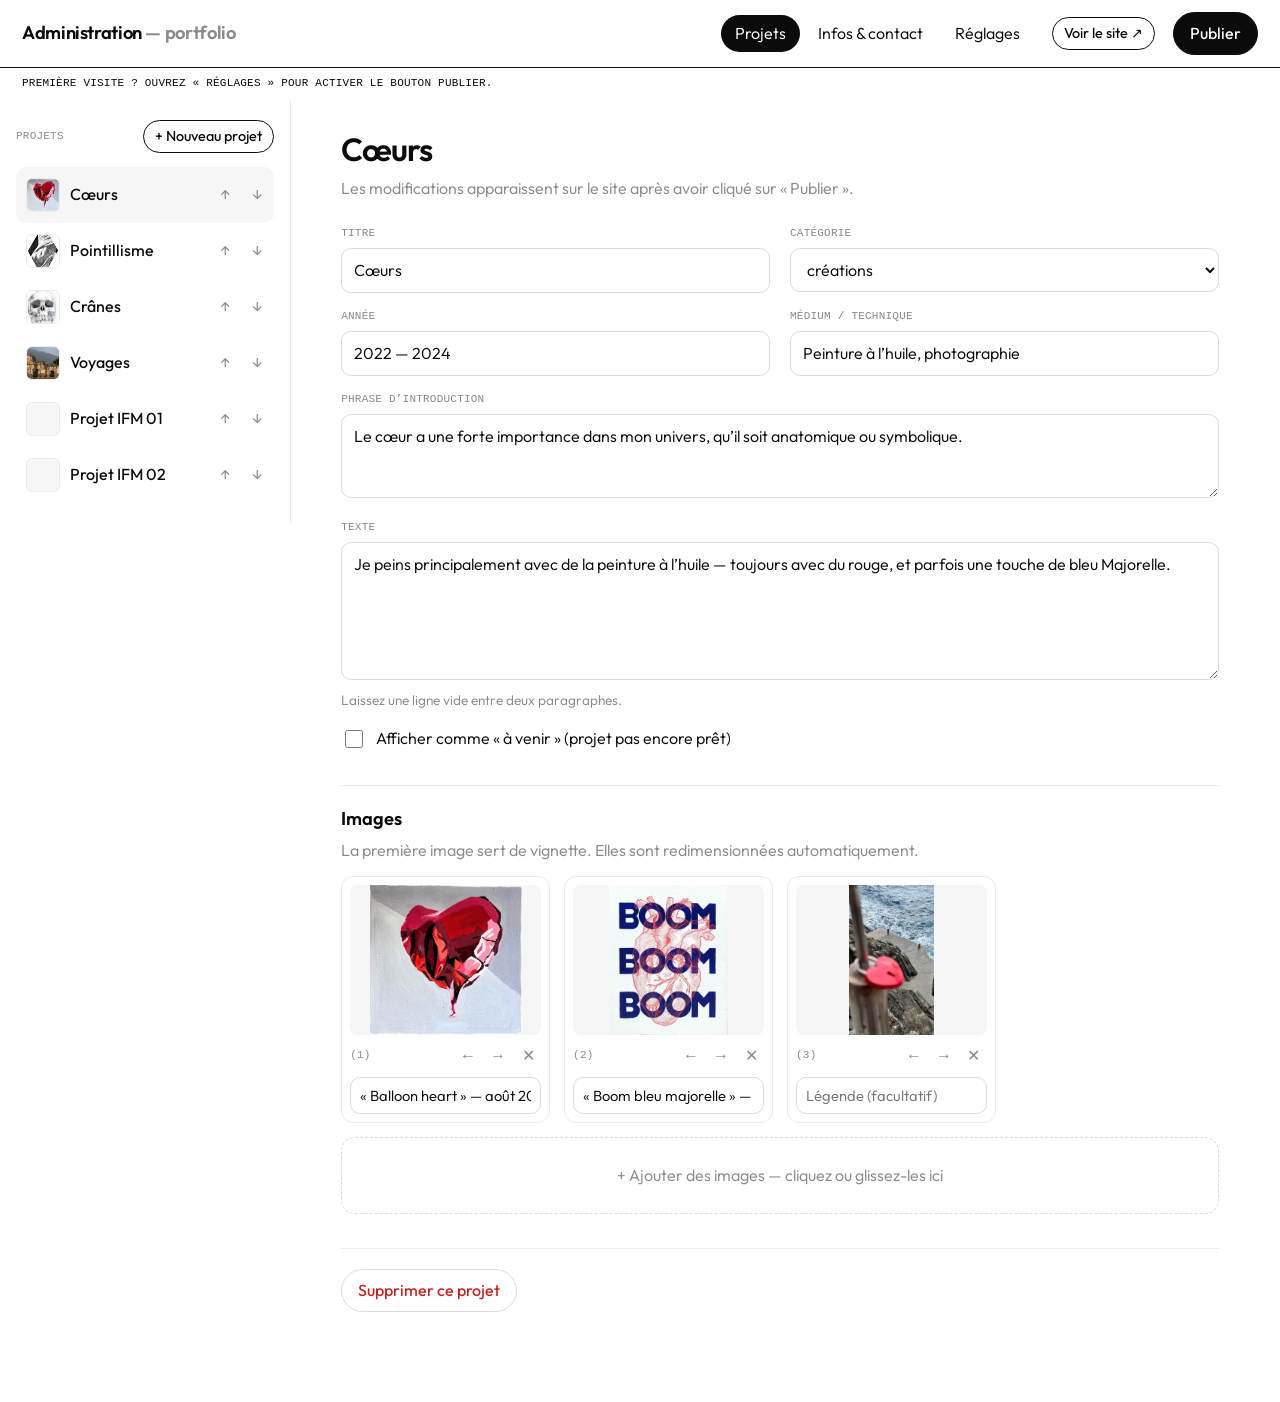
==== admin.html @ 69d763f5 "Rework portfolio: curved strip, themed groups, contact form, admin page - Rounder typography (Outfit" ====
<!doctype html>
<html lang="fr">
<head>
  <meta charset="utf-8">
  <meta name="viewport" content="width=device-width, initial-scale=1">
  <meta name="robots" content="noindex, nofollow">
  <title>Administration — Portfolio</title>
  <link rel="icon" href="data:image/svg+xml,%3Csvg xmlns='http://www.w3.org/2000/svg' viewBox='0 0 32 32'%3E%3Crect width='32' height='32' fill='%23fff'/%3E%3Ccircle cx='16' cy='16' r='7' fill='%23c8201f'/%3E%3C/svg%3E">
  <style>
    @font-face { font-family: "Outfit"; src: url("assets/fonts/outfit-latin-wght-normal.woff2") format("woff2"); font-weight: 100 900; font-display: swap; }
    @font-face { font-family: "DM Mono"; src: url("assets/fonts/dm-mono-latin-400-normal.woff2") format("woff2"); font-weight: 400; font-display: swap; }
    :root { --ink: #0b0b0b; --mute: #8a8a8a; --faint: #dcdcdc; --line: #ececec; --soft: #f6f6f6; --red: #c8201f; --ok: #1d7a46; }
    *, *::before, *::after { box-sizing: border-box; }
    body { margin: 0; font-family: "Outfit", Helvetica, Arial, sans-serif; font-size: 16px; font-weight: 350; line-height: 1.45; color: var(--ink); background: #fff; -webkit-font-smoothing: antialiased; }
    h1, h2, h3, p, ul, ol { margin: 0; padding: 0; } ul, ol { list-style: none; }
    a { color: inherit; }
    button { font: inherit; color: inherit; cursor: pointer; background: none; border: 0; padding: 0; }
    .mono { font-family: "DM Mono", ui-monospace, monospace; font-size: 11px; letter-spacing: .02em; text-transform: uppercase; }
    .mute { color: var(--mute); }

    .bar { position: sticky; top: 0; z-index: 10; display: flex; align-items: center; gap: 18px; padding: 12px 22px; background: #fff; border-bottom: 1px solid var(--ink); }
    .bar h1 { font-size: 1.15rem; font-weight: 600; letter-spacing: -.02em; margin-right: auto; }
    .tabs { display: flex; gap: 4px; }
    .tabs button { padding: 7px 14px; border-radius: 99px; }
    .tabs button[aria-selected="true"] { background: var(--ink); color: #fff; }
    .btn { display: inline-flex; align-items: center; gap: .6em; padding: 9px 16px; border-radius: 99px; border: 1px solid var(--ink); font-weight: 450; white-space: nowrap; text-decoration: none; }
    .btn:hover { background: var(--soft); }
    .btn--main { background: var(--ink); color: #fff; }
    .btn--main:hover { background: var(--red); border-color: var(--red); }
    .btn--small { padding: 5px 11px; font-size: .9rem; }
    .btn--danger { border-color: var(--faint); color: var(--red); }
    .btn[disabled] { opacity: .45; pointer-events: none; }
    .dot { width: 8px; height: 8px; border-radius: 50%; background: var(--red); display: none; }
    .is-dirty .dot { display: inline-block; }
    #status { min-height: 1.4em; }
    #status.is-ok { color: var(--ok); } #status.is-bad { color: var(--red); }

    .wrap { display: grid; grid-template-columns: 290px 1fr; min-height: calc(100vh - 62px); }
    .side { border-right: 1px solid var(--line); padding: 20px 16px; }
    @media (min-width: 761px) { .side { position: sticky; top: 62px; align-self: start; max-height: calc(100vh - 62px); overflow-y: auto; border-right: 0; box-shadow: 1px 0 0 var(--line); } }
    .side__head { display: flex; justify-content: space-between; align-items: center; margin-bottom: 14px; }
    .plist li { display: flex; align-items: center; gap: 6px; border-radius: 10px; padding: 3px 4px 3px 0; }
    .plist li.is-sel { background: var(--soft); }
    .plist .pick { flex: 1; text-align: left; padding: 8px 10px; display: flex; gap: 10px; align-items: center; min-width: 0; }
    .plist .pick img, .plist .pick .ph { width: 34px; height: 34px; object-fit: cover; border-radius: 6px; background: var(--soft); flex: none; border: 1px solid var(--line); }
    .plist .pick span { overflow: hidden; text-overflow: ellipsis; white-space: nowrap; font-weight: 450; }
    .ico { width: 26px; height: 26px; border-radius: 50%; display: inline-grid; place-items: center; color: var(--mute); flex: none; }
    .ico:hover { background: #fff; color: var(--ink); box-shadow: 0 0 0 1px var(--faint); }

    .main { padding: 26px clamp(18px, 4vw, 56px) 90px; max-width: 980px; }
    .main > h2 { font-size: 2rem; font-weight: 600; letter-spacing: -.03em; margin-bottom: 4px; }
    .main > .sub { color: var(--mute); margin-bottom: 26px; }
    .grid { display: grid; grid-template-columns: 1fr 1fr; gap: 16px 20px; }
    .f { display: block; } .f--wide { grid-column: 1 / -1; }
    .f > span { display: block; margin-bottom: 6px; color: var(--mute); }
    .f small { display: block; margin-top: 5px; color: var(--mute); font-size: .85rem; }
    input[type=text], input[type=email], input[type=url], input[type=password], textarea, select {
      width: 100%; font: inherit; color: var(--ink); background: #fff; border: 1px solid var(--faint); border-radius: 10px; padding: 10px 12px; outline: 0;
    }
    textarea { resize: vertical; min-height: 84px; }
    input:focus, textarea:focus, select:focus { border-color: var(--ink); }
    .check { display: flex; gap: 10px; align-items: center; }
    .check input { width: 18px; height: 18px; accent-color: var(--ink); }
    h3 { font-size: 1.15rem; font-weight: 600; margin: 34px 0 6px; padding-top: 20px; border-top: 1px solid var(--line); }
    h3 + p { color: var(--mute); margin-bottom: 14px; }

    .imgs { display: grid; grid-template-columns: repeat(auto-fill, minmax(190px, 1fr)); gap: 14px; }
    .im { border: 1px solid var(--line); border-radius: 12px; padding: 8px; display: grid; gap: 8px; }
    .im img { width: 100%; height: 150px; object-fit: contain; background: var(--soft); border-radius: 8px; }
    .im__row { display: flex; gap: 4px; align-items: center; }
    .im__row .mono { margin-right: auto; color: var(--mute); }
    .im input { padding: 7px 9px; font-size: .92rem; }
    .drop { margin-top: 14px; border: 1.5px dashed var(--faint); border-radius: 14px; padding: 26px; text-align: center; color: var(--mute); cursor: pointer; display: block; transition: border-color .2s, background .2s; }
    .drop:hover, .drop.is-over { border-color: var(--ink); background: var(--soft); color: var(--ink); }
    .drop input { display: none; }
    .foot { margin-top: 34px; padding-top: 20px; border-top: 1px solid var(--line); }

    .steps { counter-reset: s; display: grid; gap: 10px; margin: 14px 0 22px; }
    .steps li { counter-increment: s; padding-left: 34px; position: relative; }
    .steps li::before { content: counter(s); position: absolute; left: 0; top: 0; width: 24px; height: 24px; border-radius: 50%; background: var(--ink); color: #fff; font-size: .8rem; display: grid; place-items: center; }
    .note { background: var(--soft); border-radius: 12px; padding: 14px 16px; margin-bottom: 22px; }
    code { font-family: "DM Mono", monospace; font-size: .88em; background: var(--soft); padding: 1px 5px; border-radius: 4px; }
    [hidden] { display: none !important; }

    @media (max-width: 760px) {
      .bar { flex-wrap: wrap; gap: 10px; padding: 10px 14px; }
      .wrap { grid-template-columns: 1fr; }
      .side { border-right: 0; border-bottom: 1px solid var(--line); }
      .grid { grid-template-columns: 1fr; }
    }
  </style>
</head>
<body>
  <header class="bar" id="bar">
    <h1>Administration <span class="mute">— portfolio</span></h1>
    <nav class="tabs" role="tablist">
      <button role="tab" data-tab="projets" aria-selected="true">Projets</button>
      <button role="tab" data-tab="infos" aria-selected="false">Infos &amp; contact</button>
      <button role="tab" data-tab="reglages" aria-selected="false">Réglages</button>
    </nav>
    <a class="btn btn--small" href="./" target="_blank" rel="noopener">Voir le site ↗</a>
    <button class="btn btn--main" id="publish"><span class="dot"></span>Publier</button>
  </header>
  <p class="mono" id="status" style="padding:8px 22px" role="status"></p>

  <div class="wrap" id="tab-projets">
    <aside class="side">
      <div class="side__head">
        <span class="mono mute">Projets</span>
        <button class="btn btn--small" id="add">+ Nouveau projet</button>
      </div>
      <ol class="plist" id="plist"></ol>
    </aside>
    <section class="main" id="editor"></section>
  </div>

  <section class="main" id="tab-infos" hidden></section>

  <section class="main" id="tab-reglages" hidden>
    <h2>Réglages</h2>
    <p class="sub">À faire une seule fois, pour que le bouton « Publier » puisse mettre le site à jour.</p>
    <div class="note">Le site est rangé sur GitHub. Pour y enregistrer vos modifications, cette page a besoin d’une clé d’accès personnelle. Elle reste dans ce navigateur uniquement et ne donne accès qu’à ce site.</div>
    <ol class="steps">
      <li>Ouvrez <a href="https://github.com/settings/personal-access-tokens/new" target="_blank" rel="noopener">github.com → Settings → Fine-grained tokens → Generate new token</a> (connectée à votre compte GitHub).</li>
      <li>Nom : <code>Portfolio admin</code>. Expiration : celle de votre choix (1 an par exemple).</li>
      <li>« Repository access » → <b>Only select repositories</b> → choisissez le dépôt du portfolio.</li>
      <li>« Permissions » → Repository permissions → <b>Contents : Read and write</b>.</li>
      <li>Cliquez sur « Generate token », copiez la clé (elle commence par <code>github_pat_</code>) et collez-la ci-dessous.</li>
    </ol>
    <div class="grid">
      <label class="f f--wide"><span class="mono">Clé d’accès GitHub</span><input type="password" id="s-token" autocomplete="off" placeholder="github_pat_…"></label>
      <label class="f"><span class="mono">Compte GitHub</span><input type="text" id="s-owner"></label>
      <label class="f"><span class="mono">Dépôt</span><input type="text" id="s-repo"></label>
      <label class="f"><span class="mono">Branche publiée</span><input type="text" id="s-branch" placeholder="(branche principale)"><small>Laissez vide pour utiliser la branche principale du dépôt.</small></label>
    </div>
    <div class="foot" style="display:flex;gap:10px;flex-wrap:wrap">
      <button class="btn btn--main" id="s-save">Enregistrer et tester</button>
      <button class="btn" id="s-export">Télécharger le contenu (.json)</button>
    </div>
  </section>

  <script src="js/admin.js"></script>
</body>
</html>
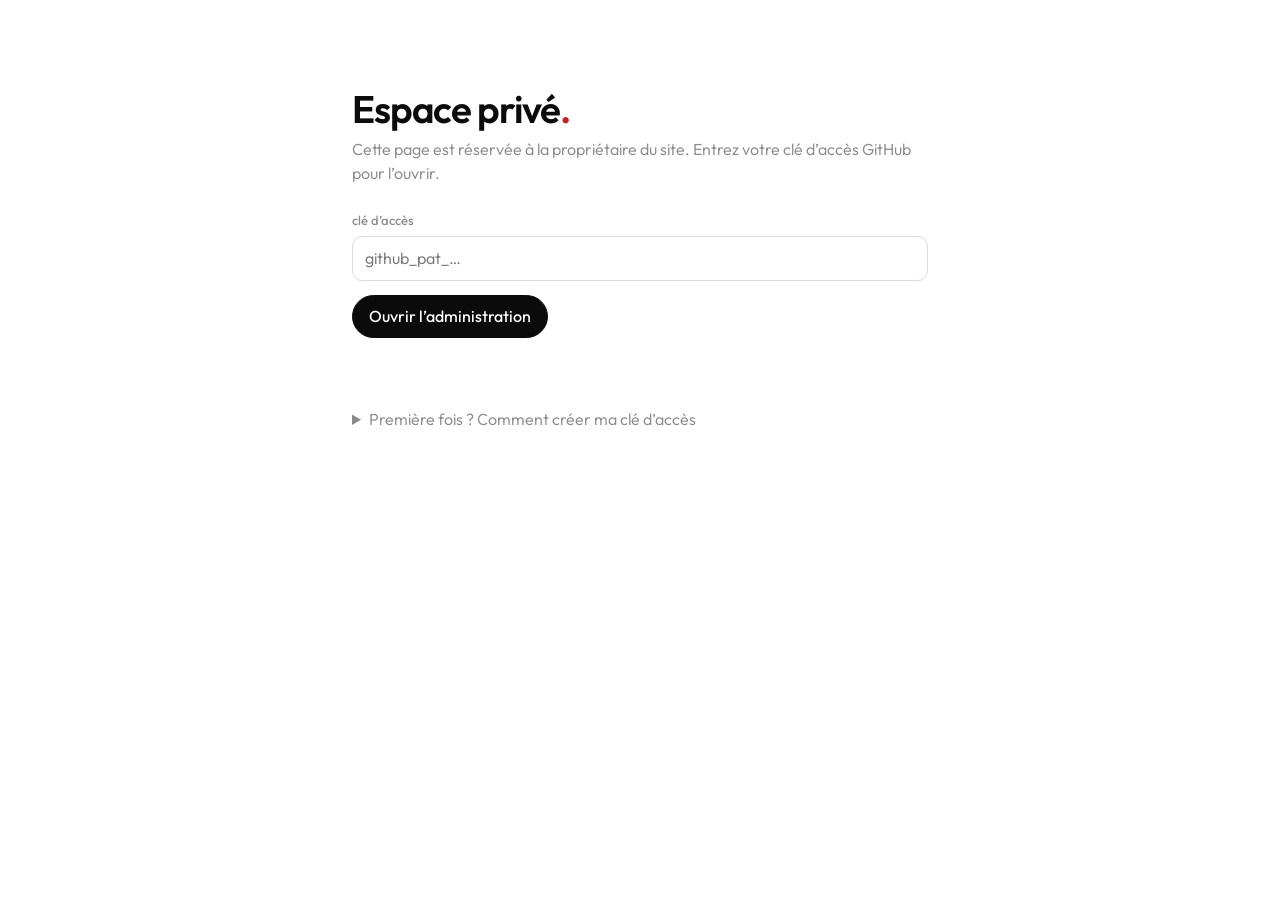
==== commit 894445e6: "Refine identity: single typeface, red thread, Parcours page, locked admin - Outfit everywhere in low" ====
--- a/admin.html
+++ b/admin.html
@@ -8,14 +8,14 @@
   <link rel="icon" href="data:image/svg+xml,%3Csvg xmlns='http://www.w3.org/2000/svg' viewBox='0 0 32 32'%3E%3Crect width='32' height='32' fill='%23fff'/%3E%3Ccircle cx='16' cy='16' r='7' fill='%23c8201f'/%3E%3C/svg%3E">
   <style>
     @font-face { font-family: "Outfit"; src: url("assets/fonts/outfit-latin-wght-normal.woff2") format("woff2"); font-weight: 100 900; font-display: swap; }
-    @font-face { font-family: "DM Mono"; src: url("assets/fonts/dm-mono-latin-400-normal.woff2") format("woff2"); font-weight: 400; font-display: swap; }
     :root { --ink: #0b0b0b; --mute: #8a8a8a; --faint: #dcdcdc; --line: #ececec; --soft: #f6f6f6; --red: #c8201f; --ok: #1d7a46; }
     *, *::before, *::after { box-sizing: border-box; }
     body { margin: 0; font-family: "Outfit", Helvetica, Arial, sans-serif; font-size: 16px; font-weight: 350; line-height: 1.45; color: var(--ink); background: #fff; -webkit-font-smoothing: antialiased; }
     h1, h2, h3, p, ul, ol { margin: 0; padding: 0; } ul, ol { list-style: none; }
     a { color: inherit; }
     button { font: inherit; color: inherit; cursor: pointer; background: none; border: 0; padding: 0; }
-    .mono { font-family: "DM Mono", ui-monospace, monospace; font-size: 11px; letter-spacing: .02em; text-transform: uppercase; }
+    .mono { font-size: 13px; font-weight: 450; text-transform: lowercase; }
+    #status { text-transform: none; }
     .mute { color: var(--mute); }
 
     .bar { position: sticky; top: 0; z-index: 10; display: flex; align-items: center; gap: 18px; padding: 12px 22px; background: #fff; border-bottom: 1px solid var(--ink); }
@@ -79,8 +79,17 @@
     .steps li { counter-increment: s; padding-left: 34px; position: relative; }
     .steps li::before { content: counter(s); position: absolute; left: 0; top: 0; width: 24px; height: 24px; border-radius: 50%; background: var(--ink); color: #fff; font-size: .8rem; display: grid; place-items: center; }
     .note { background: var(--soft); border-radius: 12px; padding: 14px 16px; margin-bottom: 22px; }
-    code { font-family: "DM Mono", monospace; font-size: .88em; background: var(--soft); padding: 1px 5px; border-radius: 4px; }
+    code { font-family: ui-monospace, Menlo, monospace; font-size: .88em; background: var(--soft); padding: 1px 5px; border-radius: 4px; }
     [hidden] { display: none !important; }
+    .is-locked > *:not(#gate) { display: none !important; }
+    body:not(.is-locked) > #gate { display: none; }
+    #gate { max-width: 620px; margin: 0 auto; padding: clamp(40px, 10vh, 110px) 22px; }
+    #gate h1 { font-size: 2.4rem; font-weight: 600; letter-spacing: -.03em; line-height: 1; margin-bottom: 10px; }
+    #gate h1 i { color: var(--red); font-style: normal; }
+    #gate details { margin: 22px 0; } #gate summary { cursor: pointer; color: var(--mute); }
+    #gate-msg { min-height: 1.4em; margin-top: 12px; color: var(--red); }
+    .rep-item { border: 1px solid var(--line); border-radius: 12px; padding: 14px; margin-bottom: 12px; }
+    .rep-item .im__row { margin-top: 10px; }
 
     @media (max-width: 760px) {
       .bar { flex-wrap: wrap; gap: 10px; padding: 10px 14px; }
@@ -90,12 +99,33 @@
     }
   </style>
 </head>
-<body>
+<body class="is-locked">
+  <section id="gate">
+    <h1>Espace privé<i>.</i></h1>
+    <p class="mute">Cette page est réservée à la propriétaire du site. Entrez votre clé d’accès GitHub pour l’ouvrir.</p>
+    <form id="gate-form" style="margin-top:26px;display:grid;gap:14px">
+      <label class="f"><span class="mono">Clé d’accès</span><input type="password" id="g-token" autocomplete="current-password" placeholder="github_pat_…" required></label>
+      <div><button class="btn btn--main" type="submit">Ouvrir l’administration</button></div>
+      <p id="gate-msg" role="status"></p>
+    </form>
+    <details>
+      <summary>Première fois ? Comment créer ma clé d’accès</summary>
+      <ol class="steps">
+        <li>Ouvrez <a href="https://github.com/settings/personal-access-tokens/new" target="_blank" rel="noopener">github.com → Settings → Fine-grained tokens → Generate new token</a> (connectée à votre compte GitHub).</li>
+        <li>Nom : <code>Portfolio admin</code>. Expiration : celle de votre choix (1 an par exemple).</li>
+        <li>« Repository access » → <b>Only select repositories</b> → choisissez le dépôt du portfolio.</li>
+        <li>« Permissions » → Repository permissions → <b>Contents : Read and write</b>.</li>
+        <li>Cliquez sur « Generate token », copiez la clé (elle commence par <code>github_pat_</code>) et collez-la ci-dessus.</li>
+      </ol>
+      <p class="mute">La clé est vérifiée par GitHub et reste dans ce navigateur. Sans elle, personne ne peut ouvrir cet espace ni modifier le site.</p>
+    </details>
+  </section>
   <header class="bar" id="bar">
     <h1>Administration <span class="mute">— portfolio</span></h1>
     <nav class="tabs" role="tablist">
       <button role="tab" data-tab="projets" aria-selected="true">Projets</button>
       <button role="tab" data-tab="infos" aria-selected="false">Infos &amp; contact</button>
+      <button role="tab" data-tab="parcours" aria-selected="false">Parcours</button>
       <button role="tab" data-tab="reglages" aria-selected="false">Réglages</button>
     </nav>
     <a class="btn btn--small" href="./" target="_blank" rel="noopener">Voir le site ↗</a>
@@ -115,18 +145,11 @@
   </div>
 
   <section class="main" id="tab-infos" hidden></section>
+  <section class="main" id="tab-parcours" hidden></section>
 
   <section class="main" id="tab-reglages" hidden>
     <h2>Réglages</h2>
-    <p class="sub">À faire une seule fois, pour que le bouton « Publier » puisse mettre le site à jour.</p>
-    <div class="note">Le site est rangé sur GitHub. Pour y enregistrer vos modifications, cette page a besoin d’une clé d’accès personnelle. Elle reste dans ce navigateur uniquement et ne donne accès qu’à ce site.</div>
-    <ol class="steps">
-      <li>Ouvrez <a href="https://github.com/settings/personal-access-tokens/new" target="_blank" rel="noopener">github.com → Settings → Fine-grained tokens → Generate new token</a> (connectée à votre compte GitHub).</li>
-      <li>Nom : <code>Portfolio admin</code>. Expiration : celle de votre choix (1 an par exemple).</li>
-      <li>« Repository access » → <b>Only select repositories</b> → choisissez le dépôt du portfolio.</li>
-      <li>« Permissions » → Repository permissions → <b>Contents : Read and write</b>.</li>
-      <li>Cliquez sur « Generate token », copiez la clé (elle commence par <code>github_pat_</code>) et collez-la ci-dessous.</li>
-    </ol>
+    <p class="sub">Où le site est enregistré. En général, rien à changer ici.</p>
     <div class="grid">
       <label class="f f--wide"><span class="mono">Clé d’accès GitHub</span><input type="password" id="s-token" autocomplete="off" placeholder="github_pat_…"></label>
       <label class="f"><span class="mono">Compte GitHub</span><input type="text" id="s-owner"></label>
@@ -136,6 +159,7 @@
     <div class="foot" style="display:flex;gap:10px;flex-wrap:wrap">
       <button class="btn btn--main" id="s-save">Enregistrer et tester</button>
       <button class="btn" id="s-export">Télécharger le contenu (.json)</button>
+      <button class="btn btn--danger" id="s-logout">Se déconnecter de ce navigateur</button>
     </div>
   </section>
 
